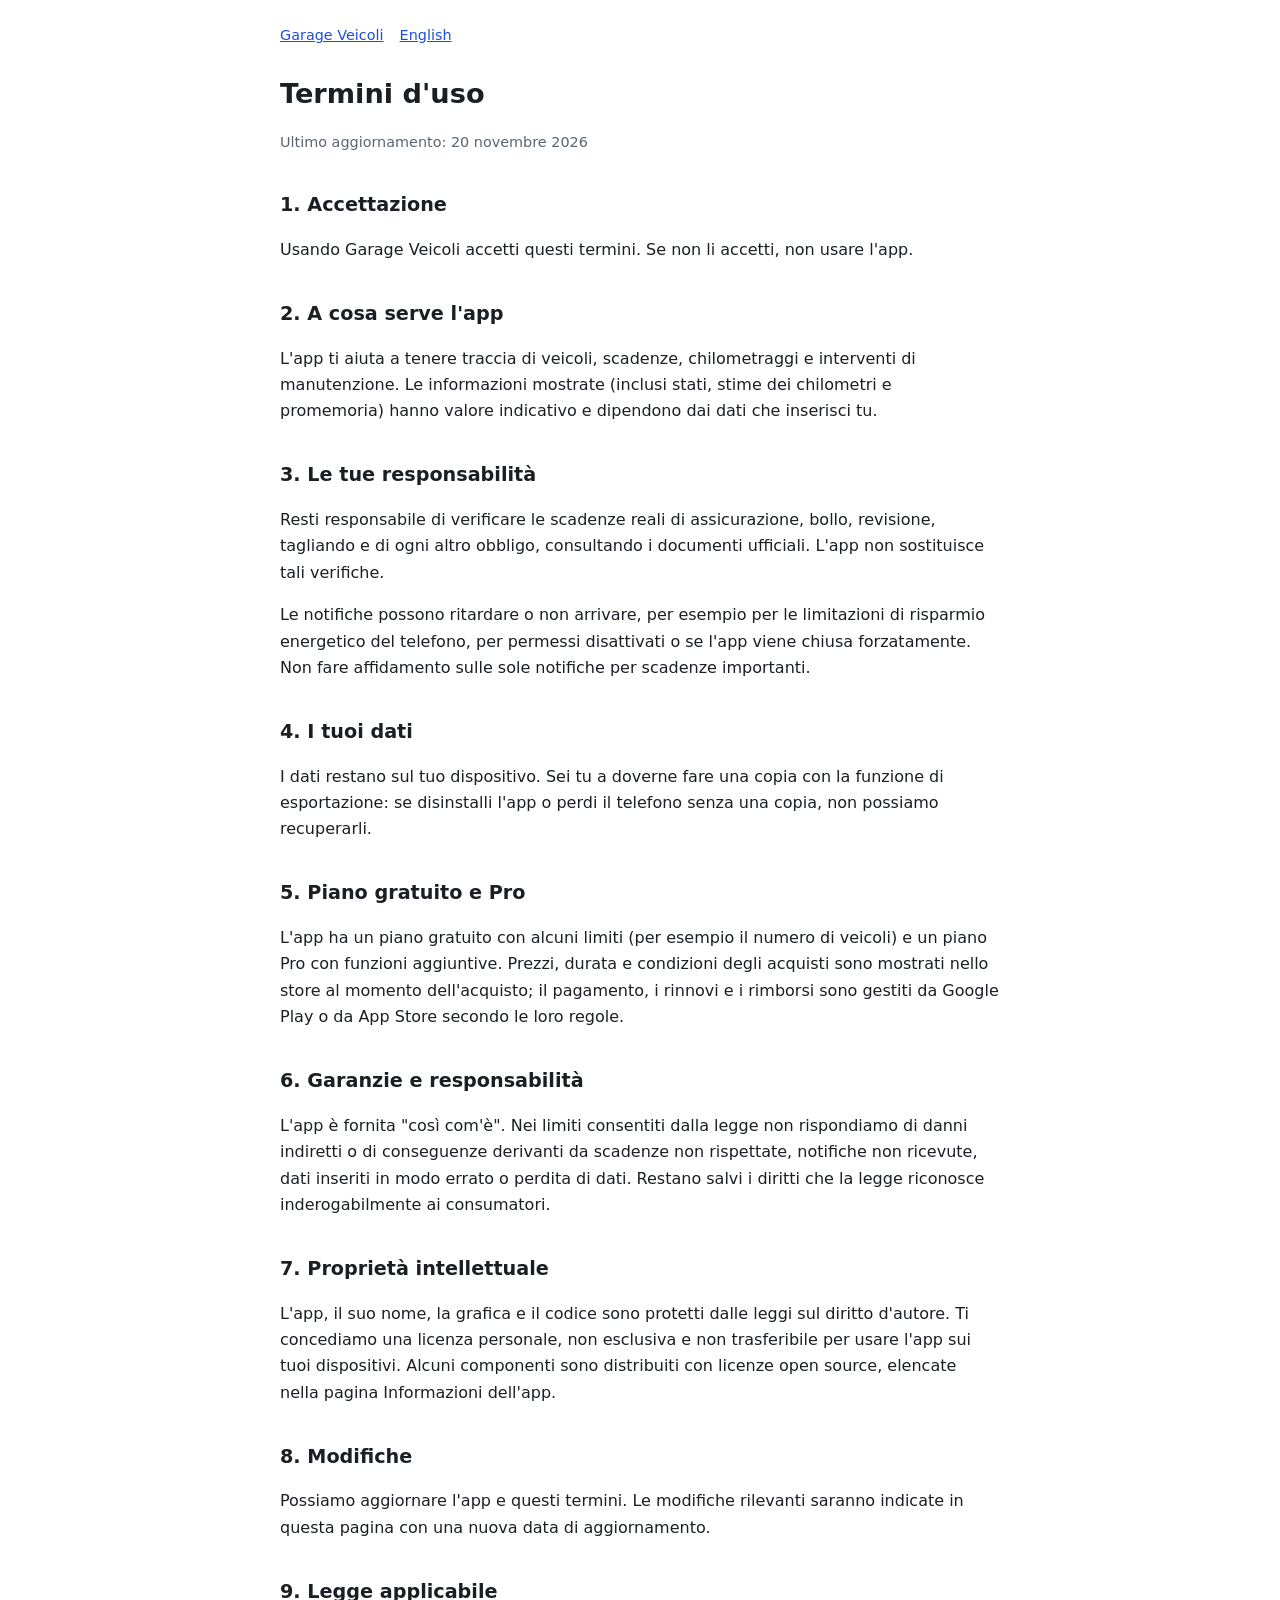
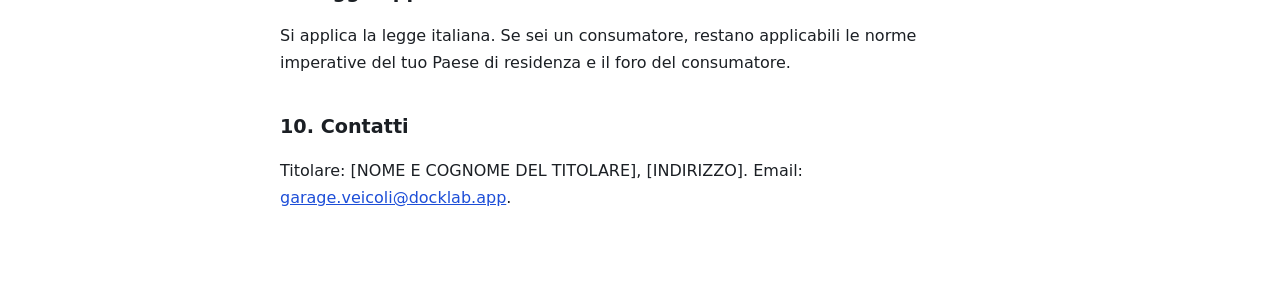
==== terms.html @ fa9c7874 "Pagine privacy e termini" ====
<!doctype html><html lang="it"><head><meta charset="utf-8"><meta name="viewport" content="width=device-width,initial-scale=1"><title>Termini d'uso – Garage Veicoli</title><link rel="stylesheet" href="style.css"></head><body><nav><a href="index.html">Garage Veicoli</a><a href="en/terms.html">English</a></nav><h1>Termini d'uso</h1><p class="meta">Ultimo aggiornamento: 20 novembre 2026</p>
<h2>1. Accettazione</h2>
<p>Usando Garage Veicoli accetti questi termini. Se non li accetti, non usare l'app.</p>
<h2>2. A cosa serve l'app</h2>
<p>L'app ti aiuta a tenere traccia di veicoli, scadenze, chilometraggi e interventi di manutenzione. Le informazioni mostrate (inclusi stati, stime dei chilometri e promemoria) hanno valore indicativo e dipendono dai dati che inserisci tu.</p>
<h2>3. Le tue responsabilità</h2>
<p>Resti responsabile di verificare le scadenze reali di assicurazione, bollo, revisione, tagliando e di ogni altro obbligo, consultando i documenti ufficiali. L'app non sostituisce tali verifiche.</p>
<p>Le notifiche possono ritardare o non arrivare, per esempio per le limitazioni di risparmio energetico del telefono, per permessi disattivati o se l'app viene chiusa forzatamente. Non fare affidamento sulle sole notifiche per scadenze importanti.</p>
<h2>4. I tuoi dati</h2>
<p>I dati restano sul tuo dispositivo. Sei tu a doverne fare una copia con la funzione di esportazione: se disinstalli l'app o perdi il telefono senza una copia, non possiamo recuperarli.</p>
<h2>5. Piano gratuito e Pro</h2>
<p>L'app ha un piano gratuito con alcuni limiti (per esempio il numero di veicoli) e un piano Pro con funzioni aggiuntive. Prezzi, durata e condizioni degli acquisti sono mostrati nello store al momento dell'acquisto; il pagamento, i rinnovi e i rimborsi sono gestiti da Google Play o da App Store secondo le loro regole.</p>
<h2>6. Garanzie e responsabilità</h2>
<p>L'app è fornita "così com'è". Nei limiti consentiti dalla legge non rispondiamo di danni indiretti o di conseguenze derivanti da scadenze non rispettate, notifiche non ricevute, dati inseriti in modo errato o perdita di dati. Restano salvi i diritti che la legge riconosce inderogabilmente ai consumatori.</p>
<h2>7. Proprietà intellettuale</h2>
<p>L'app, il suo nome, la grafica e il codice sono protetti dalle leggi sul diritto d'autore. Ti concediamo una licenza personale, non esclusiva e non trasferibile per usare l'app sui tuoi dispositivi. Alcuni componenti sono distribuiti con licenze open source, elencate nella pagina Informazioni dell'app.</p>
<h2>8. Modifiche</h2>
<p>Possiamo aggiornare l'app e questi termini. Le modifiche rilevanti saranno indicate in questa pagina con una nuova data di aggiornamento.</p>
<h2>9. Legge applicabile</h2>
<p>Si applica la legge italiana. Se sei un consumatore, restano applicabili le norme imperative del tuo Paese di residenza e il foro del consumatore.</p>
<h2>10. Contatti</h2>
<p>Titolare: [NOME E COGNOME DEL TITOLARE], [INDIRIZZO]. Email: <a href="mailto:garage.veicoli@docklab.app">garage.veicoli@docklab.app</a>.</p>
</body></html>
---- style.css ----
body{font-family:system-ui,-apple-system,Segoe UI,Roboto,sans-serif;line-height:1.65;max-width:720px;margin:0 auto;padding:24px 20px 60px;color:#1b1f24;background:#fff}
h1{font-size:1.7rem;margin:.2em 0 .1em}h2{font-size:1.2rem;margin:1.8em 0 .4em}
p,li{font-size:1rem}.meta{color:#5b6570;font-size:.9rem}a{color:#1d4ed8}
nav{font-size:.9rem;margin-bottom:1.5rem}nav a{margin-right:1rem}
.box{background:#f3f6fb;border-radius:10px;padding:12px 16px;margin:1rem 0}
@media(prefers-color-scheme:dark){body{background:#12161c;color:#e6e9ee}.meta{color:#9aa5b1}a{color:#8ab4ff}.box{background:#1b222c}}
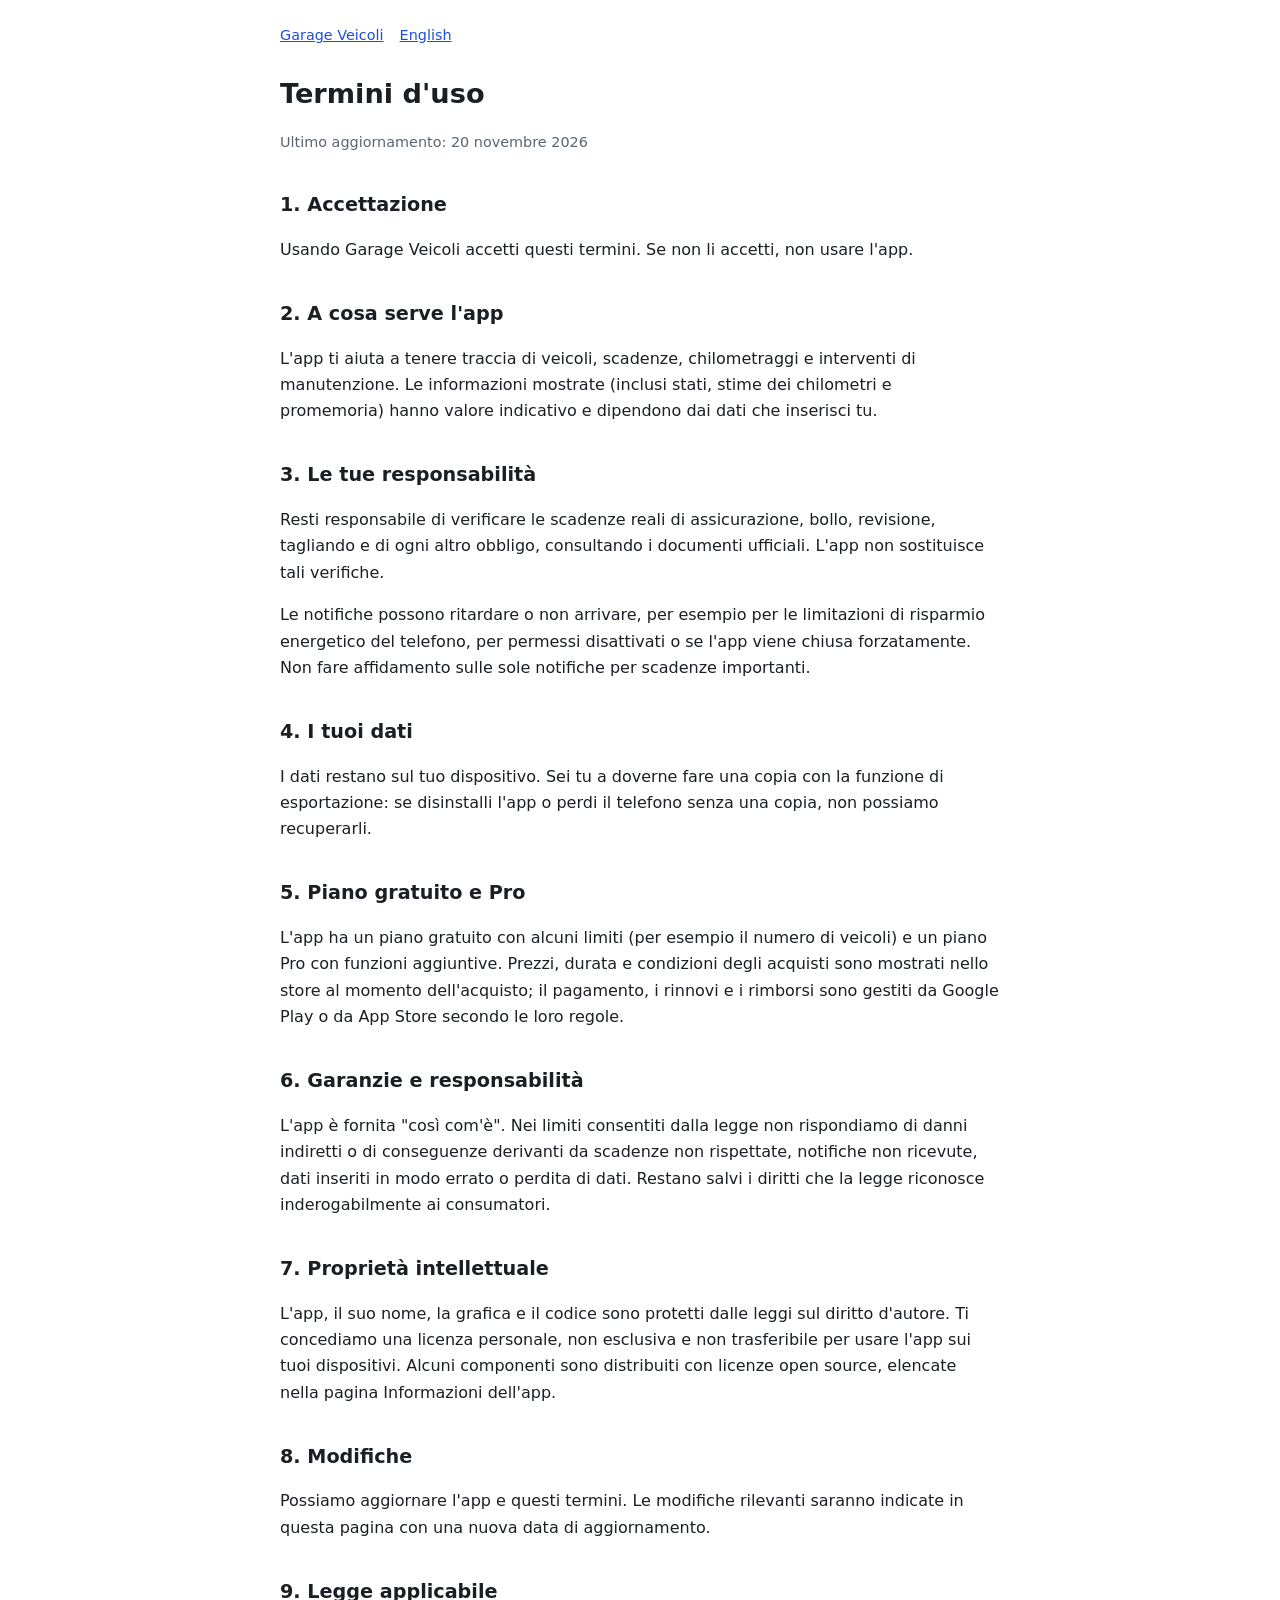
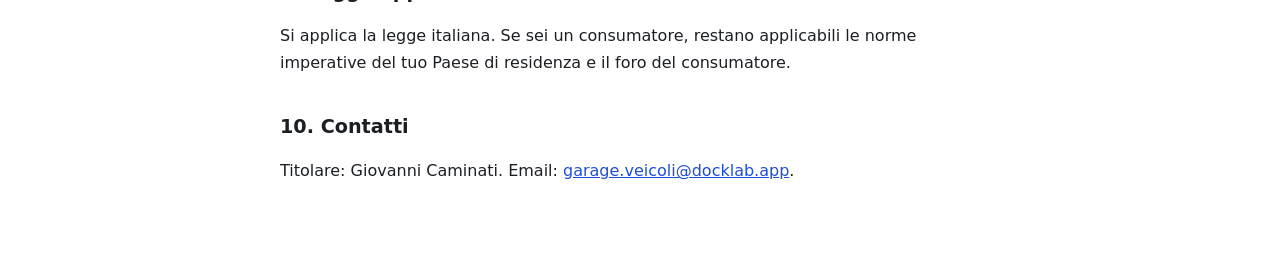
==== commit 73de71e6: "Add files via upload" ====
--- a/terms.html
+++ b/terms.html
@@ -19,5 +19,5 @@
 <h2>9. Legge applicabile</h2>
 <p>Si applica la legge italiana. Se sei un consumatore, restano applicabili le norme imperative del tuo Paese di residenza e il foro del consumatore.</p>
 <h2>10. Contatti</h2>
-<p>Titolare: [NOME E COGNOME DEL TITOLARE], [INDIRIZZO]. Email: <a href="mailto:garage.veicoli@docklab.app">garage.veicoli@docklab.app</a>.</p>
-</body></html>+<p>Titolare: Giovanni Caminati. Email: <a href="mailto:garage.veicoli@docklab.app">garage.veicoli@docklab.app</a>.</p>
+</body></html>
